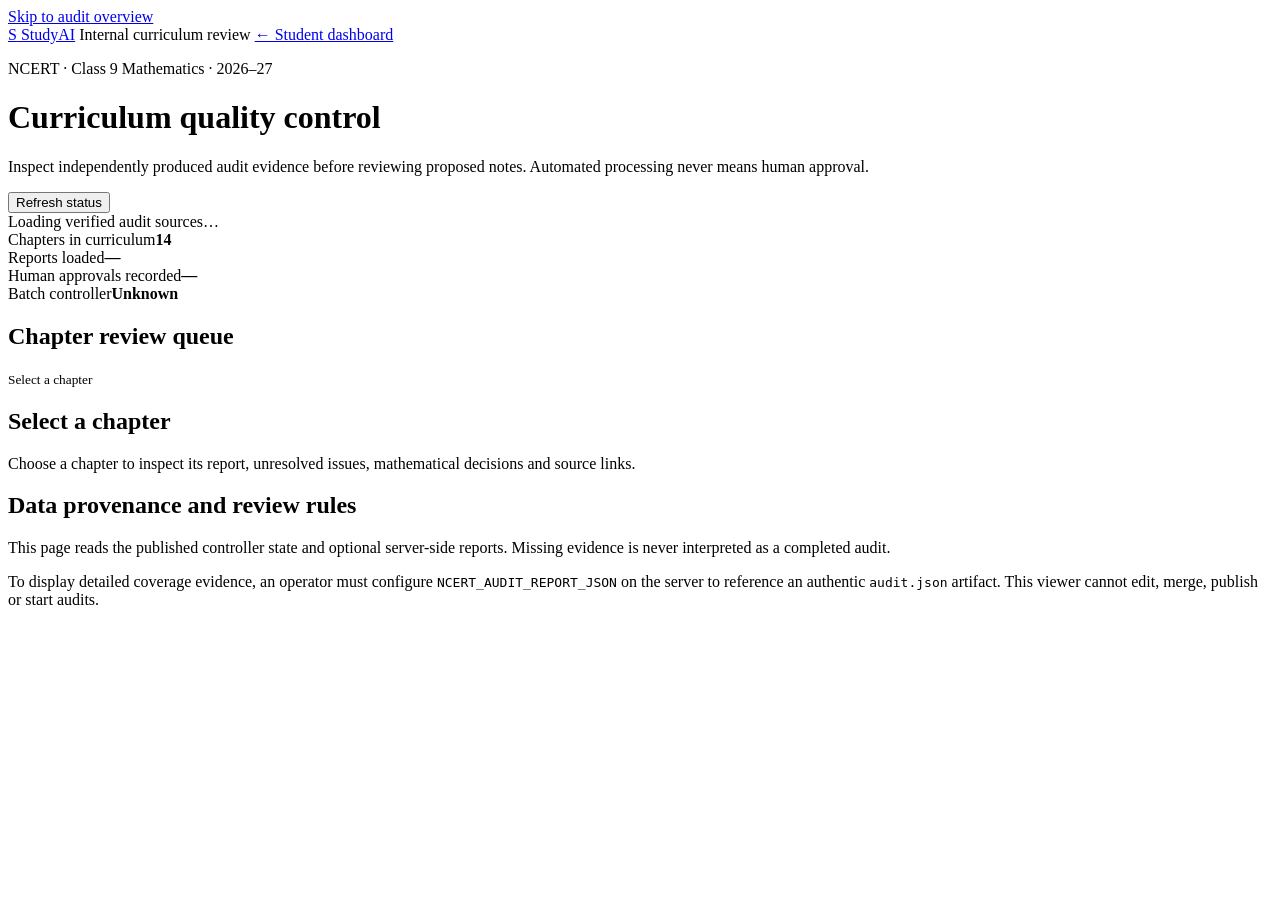
==== audit-review.html @ a35e4ead "Create accessible reviewer-only NCERT audit interface" ====
<!doctype html>
<html lang="en">
<head>
<meta charset="utf-8">
<meta name="viewport" content="width=device-width, initial-scale=1">
<meta name="robots" content="noindex, nofollow">
<title>NCERT Audit Review | StudyAI</title>
<link rel="stylesheet" href="/audit-review.css">
<script src="/audit-review.js" defer></script>
</head>
<body>
<a class="skip-link" href="#audit-main">Skip to audit overview</a>
<header class="audit-header">
  <a href="/#today" class="audit-brand"><span class="audit-logo" aria-hidden="true">S</span> StudyAI</a>
  <span class="reviewer-tag">Internal curriculum review</span>
  <a class="back-link" href="/#today">← Student dashboard</a>
</header>
<main id="audit-main" class="audit-shell">
  <div class="audit-heading">
    <div><p class="eyebrow">NCERT · Class 9 Mathematics · 2026–27</p><h1>Curriculum quality control</h1>
      <p>Inspect independently produced audit evidence before reviewing proposed notes. Automated processing never means human approval.</p></div>
    <button class="refresh-button" type="button" id="audit-refresh">Refresh status</button>
  </div>
  <div id="audit-message" class="audit-message" role="status" aria-live="polite">Loading verified audit sources…</div>
  <section class="audit-highlights" aria-label="Audit summary">
    <article><span>Chapters in curriculum</span><strong id="audit-total">14</strong></article>
    <article><span>Reports loaded</span><strong id="audit-reports">—</strong></article>
    <article><span>Human approvals recorded</span><strong id="audit-approved">—</strong></article>
    <article><span>Batch controller</span><strong id="audit-controller">Unknown</strong></article>
  </section>
  <div class="audit-columns">
    <section class="chapter-panel" aria-labelledby="chapter-list-title">
      <div class="panel-heading"><h2 id="chapter-list-title">Chapter review queue</h2><small id="chapter-count">Select a chapter</small></div>
      <div id="audit-chapters" class="chapter-list" role="list"></div>
    </section>
    <section class="detail-panel" aria-labelledby="audit-detail-heading">
      <div id="audit-detail"><h2 id="audit-detail-heading">Select a chapter</h2><p>Choose a chapter to inspect its report, unresolved issues, mathematical decisions and source links.</p></div>
    </section>
  </div>
  <section class="audit-sources" aria-labelledby="source-title">
    <h2 id="source-title">Data provenance and review rules</h2>
    <p id="source-description">This page reads the published controller state and optional server-side reports. Missing evidence is never interpreted as a completed audit.</p>
    <div id="audit-links" class="audit-links"></div>
    <p>To display detailed coverage evidence, an operator must configure <code>NCERT_AUDIT_REPORT_JSON</code> on the server to reference an authentic <code>audit.json</code> artifact. This viewer cannot edit, merge, publish or start audits.</p>
  </section>
</main>
</body>
</html>
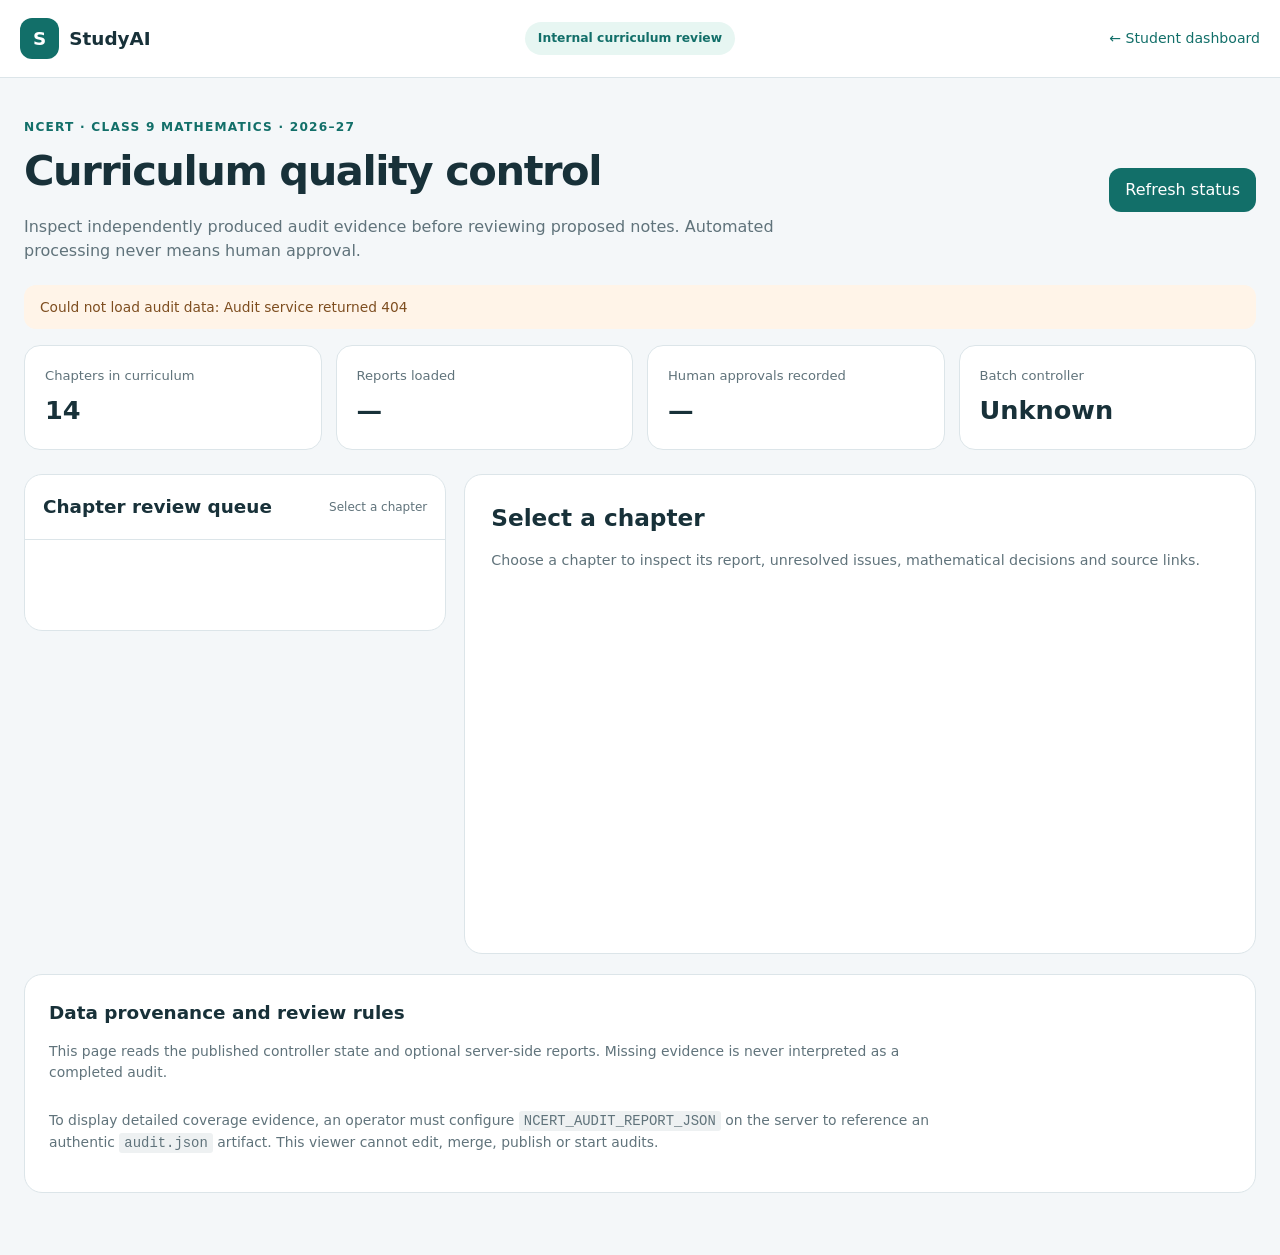
==== commit 3e1b3b25: "Preserve native keyboard and screen-reader semantics in audit chapter navigation" ====
--- a/audit-review.html
+++ b/audit-review.html
@@ -31,7 +31,7 @@
   <div class="audit-columns">
     <section class="chapter-panel" aria-labelledby="chapter-list-title">
       <div class="panel-heading"><h2 id="chapter-list-title">Chapter review queue</h2><small id="chapter-count">Select a chapter</small></div>
-      <div id="audit-chapters" class="chapter-list" role="list"></div>
+      <div id="audit-chapters" class="chapter-list"></div>
     </section>
     <section class="detail-panel" aria-labelledby="audit-detail-heading">
       <div id="audit-detail"><h2 id="audit-detail-heading">Select a chapter</h2><p>Choose a chapter to inspect its report, unresolved issues, mathematical decisions and source links.</p></div>
--- a/audit-review.css
+++ b/audit-review.css
@@ -0,0 +1,2 @@
+:root{color-scheme:light;font-family:Inter,ui-sans-serif,system-ui,-apple-system,BlinkMacSystemFont,"Segoe UI",sans-serif;--bg:#f4f7f9;--card:#fff;--text:#183139;--muted:#60737b;--line:#dce5e9;--accent:#126f69;--accent-soft:#e7f6f2}
+*{box-sizing:border-box}body{margin:0;background:var(--bg);color:var(--text);line-height:1.5}button,a{font:inherit}a{color:var(--accent)}button{cursor:pointer}button:focus-visible,a:focus-visible{outline:3px solid #5aa8da;outline-offset:3px}.skip-link{position:absolute;top:-80px;left:12px;background:white;padding:12px;z-index:10}.skip-link:focus{top:8px}.audit-header{background:#fff;border-bottom:1px solid var(--line);display:flex;align-items:center;justify-content:space-between;gap:16px;min-height:78px;padding:12px max(20px,calc((100vw - 1320px)/2))}.audit-brand{font-size:1.15rem;font-weight:800;display:flex;gap:10px;align-items:center;color:var(--text);text-decoration:none}.audit-logo{background:var(--accent);border-radius:12px;color:#fff;padding:7px 13px}.reviewer-tag{font-size:.77rem;font-weight:750;color:var(--accent);background:var(--accent-soft);border-radius:999px;padding:7px 13px}.back-link{font-size:.88rem;text-decoration:none}.audit-shell{max-width:1360px;margin:auto;padding:40px 24px 64px}.audit-heading{display:flex;gap:32px;align-items:center;justify-content:space-between;margin-bottom:22px}.audit-heading h1{font-size:clamp(1.7rem,3.5vw,2.6rem);letter-spacing:-.035em;margin:4px 0 12px}.audit-heading p{max-width:750px;color:var(--muted);margin:0}.audit-heading .eyebrow{font-size:.76rem;letter-spacing:.1em;font-weight:800;text-transform:uppercase;color:var(--accent)}.refresh-button,.audit-link{background:var(--accent);color:#fff;border:0;border-radius:12px;padding:10px 16px;text-decoration:none;white-space:nowrap}.audit-message{padding:12px 16px;margin-bottom:16px;border-radius:12px;background:#eaf2f5;color:#33545f;font-size:.86rem}.audit-message.issue{background:#fff4e8;color:#7e4e20}.audit-highlights{display:grid;grid-template-columns:repeat(4,minmax(0,1fr));gap:14px;margin-bottom:24px}.audit-highlights article{min-width:0;padding:20px;border-radius:16px;background:var(--card);border:1px solid var(--line)}.audit-highlights span{display:block;font-size:.82rem;color:var(--muted);margin-bottom:5px}.audit-highlights strong{font-size:1.6rem;font-weight:750;overflow-wrap:anywhere}.audit-columns{display:grid;grid-template-columns:minmax(290px,.8fr) minmax(0,1.5fr);gap:18px;align-items:start}.chapter-panel,.detail-panel,.audit-sources{border:1px solid var(--line);border-radius:18px;background:var(--card);min-width:0}.chapter-panel{position:sticky;top:12px;max-height:calc(100vh - 24px);display:flex;flex-direction:column}.panel-heading{display:flex;align-items:center;justify-content:space-between;gap:10px;border-bottom:1px solid var(--line);padding:18px}.panel-heading h2,.detail-panel h2,.audit-sources h2{font-size:1.15rem;margin:0}.panel-heading small{font-size:.75rem;color:var(--muted)}.chapter-list{padding:8px;overflow:auto;min-height:90px}.chapter-choice{border:1px solid transparent;background:transparent;border-radius:12px;padding:12px;width:100%;text-align:left;display:flex;gap:12px;justify-content:space-between;color:var(--text)}.chapter-choice:hover{background:#f5f9fa}.chapter-choice[aria-current="true"]{background:var(--accent-soft);border-color:#b8d9d3}.chapter-number{color:var(--accent);font-weight:800;min-width:28px}.chapter-title{flex:1;font-size:.89rem;font-weight:650}.chapter-state{display:block;font-size:.73rem;color:var(--muted);margin-top:5px;font-weight:500}.detail-panel{padding:26px;min-height:480px}.detail-panel h2{font-size:1.45rem;margin-bottom:12px}.detail-panel p{color:var(--muted);font-size:.89rem}.detail-meta{display:flex;gap:10px;align-items:center;flex-wrap:wrap;margin:14px 0 24px}.status-chip{font-size:.75rem;font-weight:800;background:#edf2f4;color:#45606b;border-radius:999px;padding:6px 11px}.status-chip.review{background:#fff4e2;color:#8f5920}.detail-stats{display:grid;grid-template-columns:repeat(2,minmax(0,1fr));gap:10px;margin:15px 0 24px}.detail-stats div{border:1px solid var(--line);border-radius:12px;padding:13px}.detail-stats strong{font-size:1.35rem;display:block}.detail-stats span{font-size:.78rem;color:var(--muted)}.detail-section{border-top:1px solid var(--line);padding-top:20px;margin-top:20px}.detail-section h3{font-size:1rem;margin:0 0 12px}.detail-section ul{padding-left:20px;font-size:.87rem}.detail-section li{margin:8px 0}.detail-section .small{color:var(--muted);font-size:.78rem}.coverage-table{width:100%;border-collapse:collapse;font-size:.82rem}.coverage-table th{background:#f5f8f9;text-align:left;color:#4b6570}.coverage-table td,.coverage-table th{padding:9px;border-bottom:1px solid var(--line);vertical-align:top}.coverage-wrap{overflow:auto;max-height:470px}.audit-links{display:flex;gap:12px;flex-wrap:wrap}.audit-links a{font-size:.84rem}.audit-sources{padding:24px;margin-top:20px}.audit-sources p{font-size:.87rem;color:var(--muted);max-width:900px}.audit-sources code{font-family:ui-monospace,monospace;background:#eef1f2;padding:2px 5px;border-radius:3px}.muted{color:var(--muted)}@media(max-width:900px){.audit-highlights{grid-template-columns:repeat(2,minmax(0,1fr))}.audit-columns{grid-template-columns:1fr}.chapter-panel{position:static;max-height:none}.chapter-list{display:grid;grid-template-columns:repeat(2,minmax(0,1fr))}}@media(max-width:600px){.audit-header{flex-wrap:wrap}.reviewer-tag{display:none}.audit-shell{padding:24px 14px 40px}.audit-heading{align-items:flex-start;flex-direction:column}.audit-highlights{gap:8px}.audit-highlights article{padding:12px}.audit-highlights strong{font-size:1.2rem}.chapter-list{grid-template-columns:1fr}.detail-panel{padding:18px}.coverage-table{min-width:540px}}@media(prefers-reduced-motion:reduce){*,*::before,*::after{scroll-behavior:auto!important;animation:none!important;transition:none!important}}
